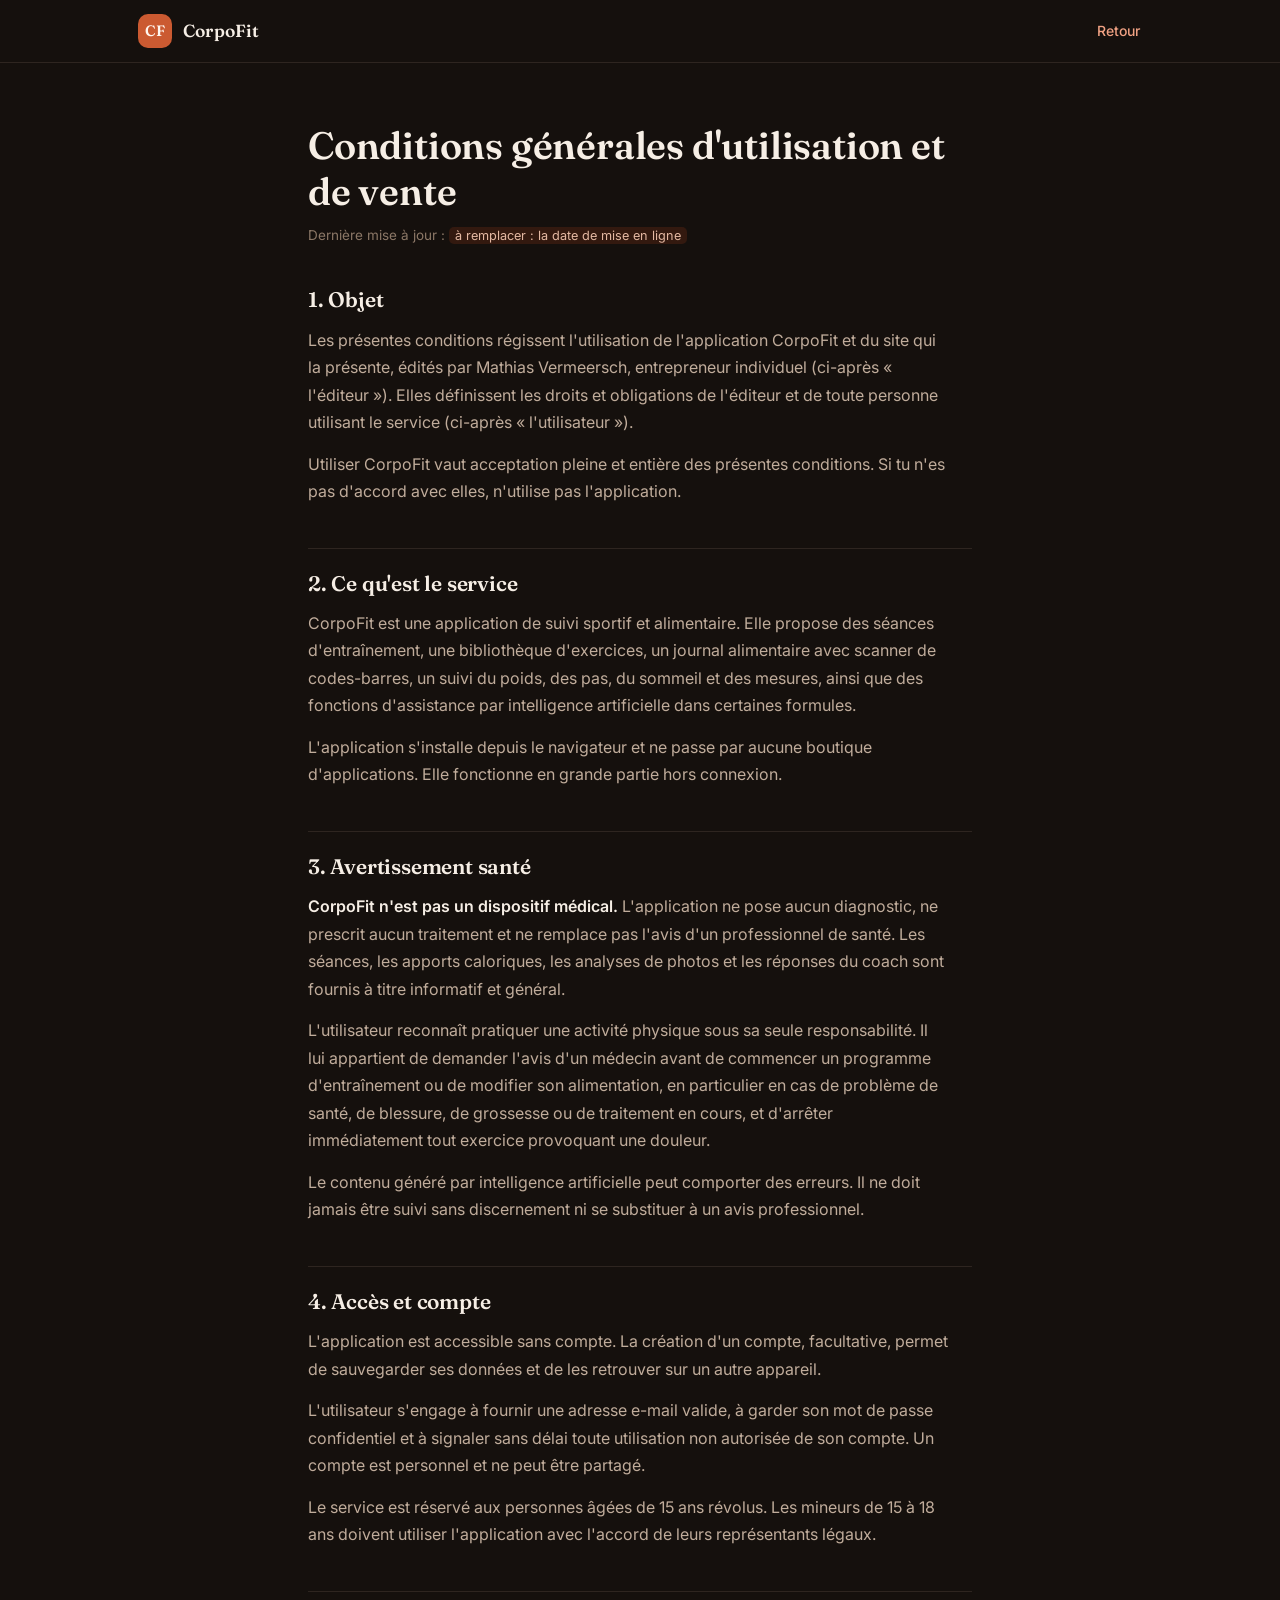
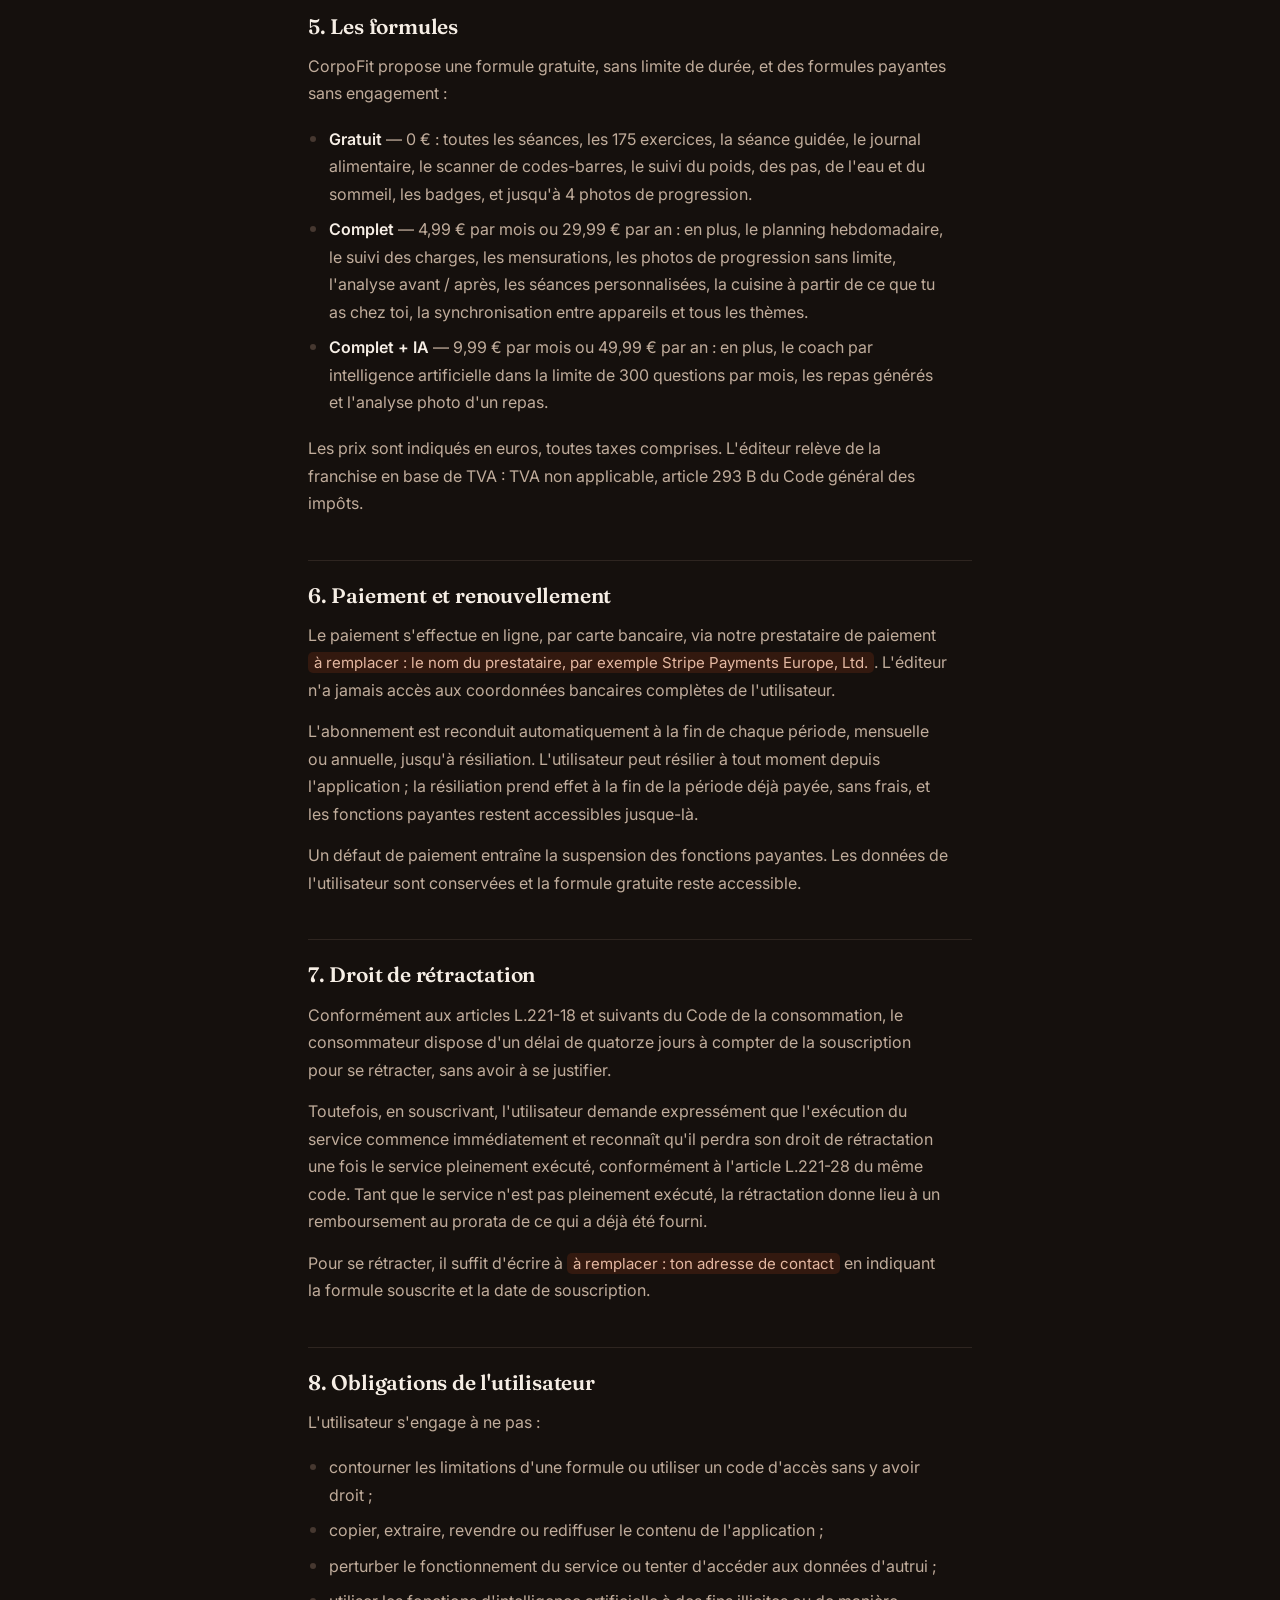
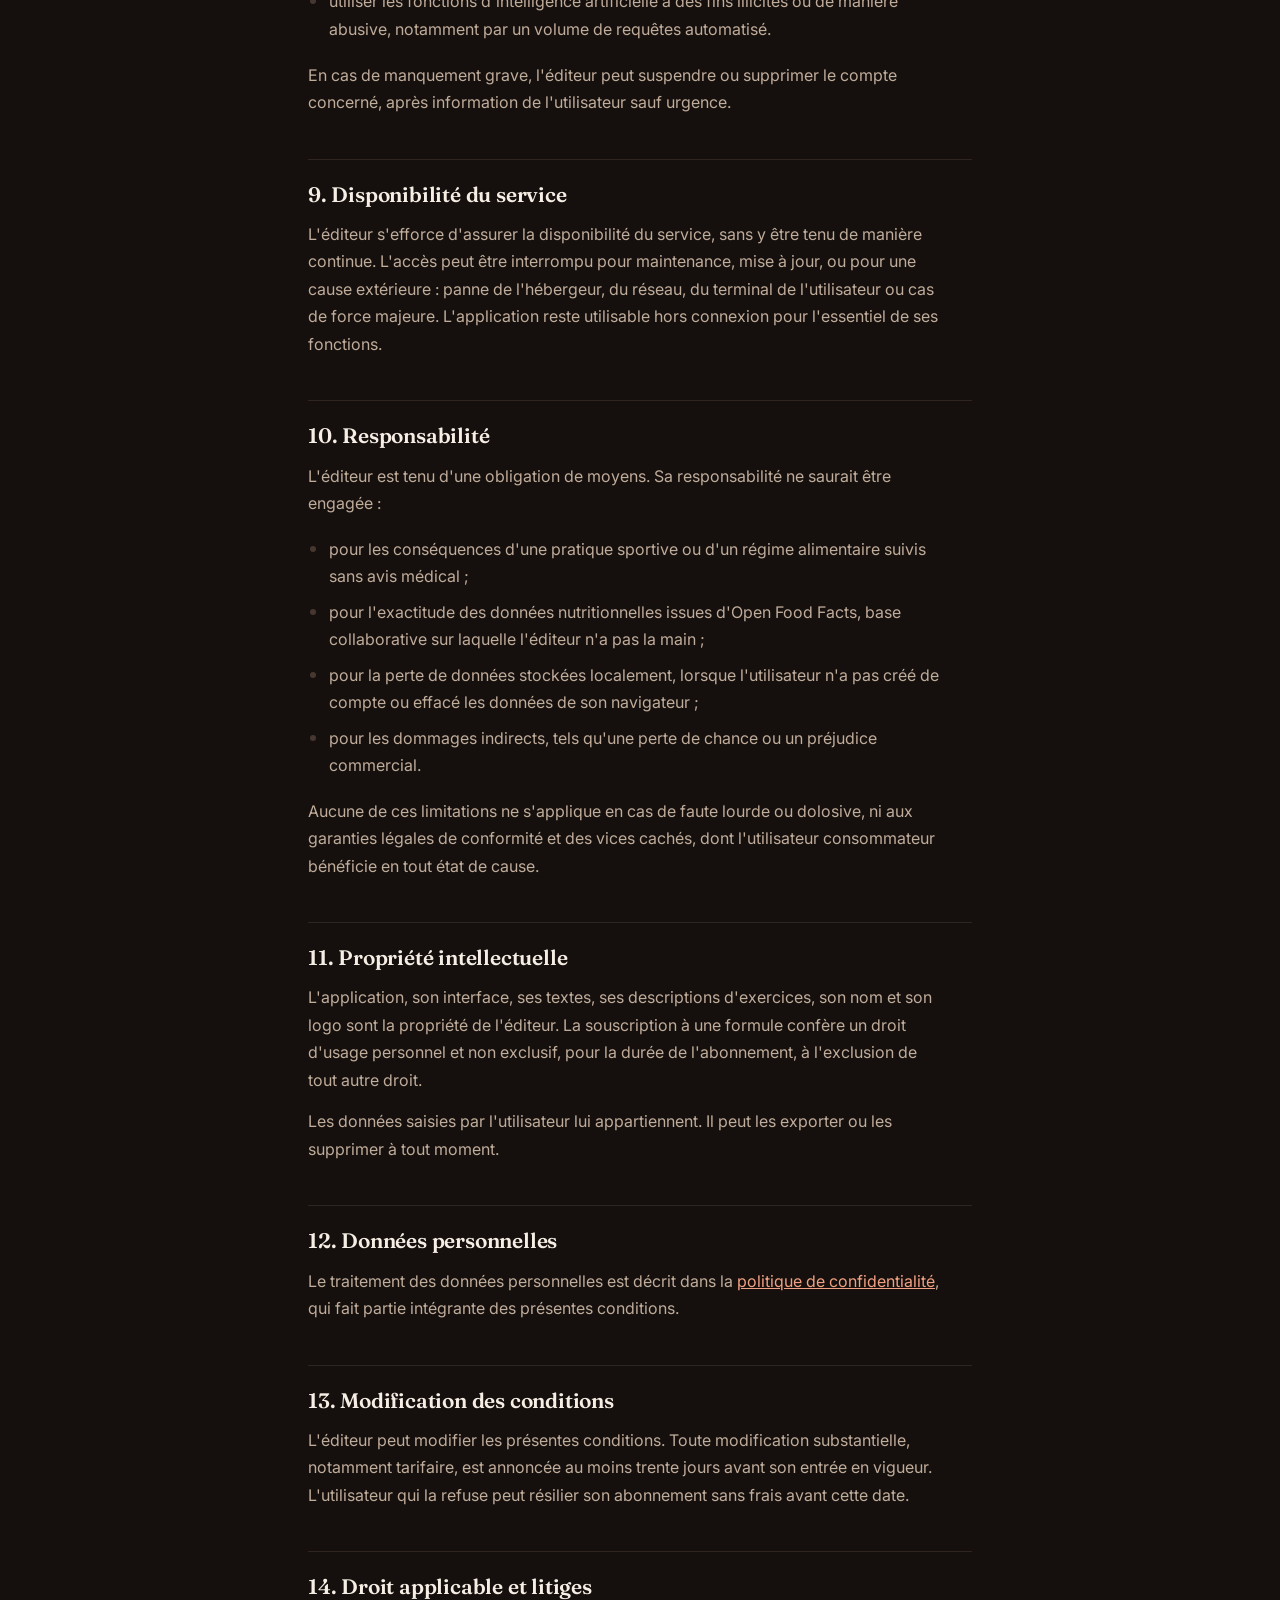
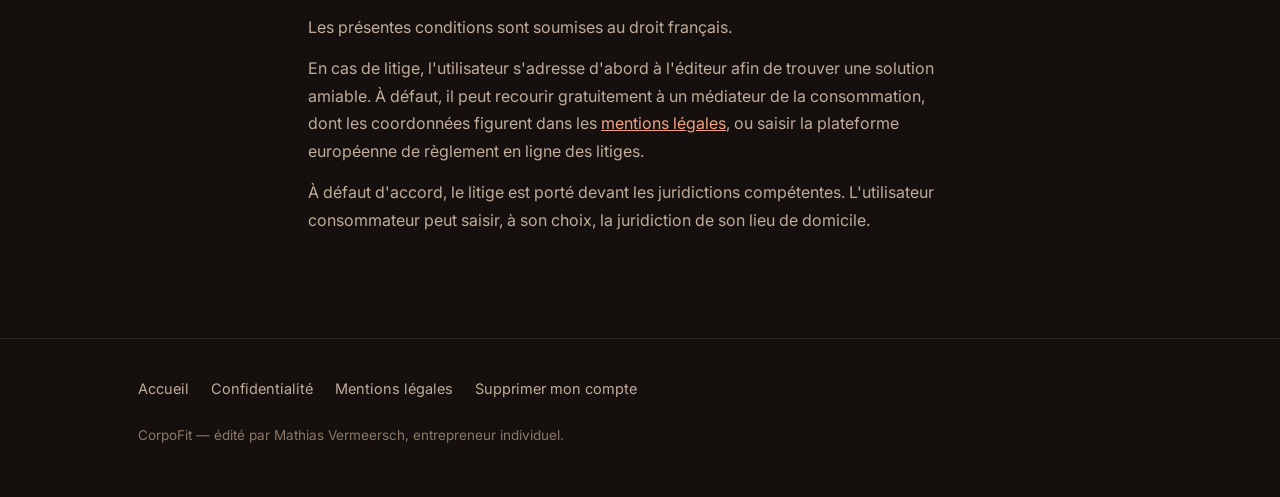
==== cgu.html @ 2101acef "Add files via upload" ====
<!DOCTYPE html>
<html lang="fr">
<head>
<meta charset="utf-8">
<meta name="viewport" content="width=device-width,initial-scale=1,viewport-fit=cover">
<title>Conditions générales — CorpoFit</title>
<meta name="description" content="Conditions générales d'utilisation et de vente de l'application CorpoFit.">
<meta name="theme-color" content="#15100D">
<link rel="preconnect" href="https://fonts.googleapis.com">
<link rel="preconnect" href="https://fonts.gstatic.com" crossorigin>
<link href="https://fonts.googleapis.com/css2?family=Fraunces:opsz,wght@9..144,600&family=Inter:wght@400;500;600&display=swap" rel="stylesheet">
<link rel="stylesheet" href="legal.css">
</head>
<body>

<header class="bar">
  <div class="wrap">
    <a class="marque" href="index.html"><span class="cf" aria-hidden="true">CF</span><b>CorpoFit</b></a>
    <a class="mini" href="index.html">Retour</a>
  </div>
</header>

<main>
  <div class="wrap">

    <h1>Conditions générales d'utilisation et de vente</h1>
    <p class="maj">Dernière mise à jour : <span class="trou">à remplacer : la date de mise en ligne</span></p>

    <h2>1. Objet</h2>
    <p>Les présentes conditions régissent l'utilisation de l'application CorpoFit et du site
      qui la présente, édités par Mathias Vermeersch, entrepreneur individuel (ci-après
      « l'éditeur »). Elles définissent les droits et obligations de l'éditeur et de toute
      personne utilisant le service (ci-après « l'utilisateur »).</p>
    <p>Utiliser CorpoFit vaut acceptation pleine et entière des présentes conditions. Si tu
      n'es pas d'accord avec elles, n'utilise pas l'application.</p>

    <h2>2. Ce qu'est le service</h2>
    <p>CorpoFit est une application de suivi sportif et alimentaire. Elle propose des séances
      d'entraînement, une bibliothèque d'exercices, un journal alimentaire avec scanner de
      codes-barres, un suivi du poids, des pas, du sommeil et des mesures, ainsi que des
      fonctions d'assistance par intelligence artificielle dans certaines formules.</p>
    <p>L'application s'installe depuis le navigateur et ne passe par aucune boutique
      d'applications. Elle fonctionne en grande partie hors connexion.</p>

    <h2>3. Avertissement santé</h2>
    <p><strong>CorpoFit n'est pas un dispositif médical.</strong> L'application ne pose aucun
      diagnostic, ne prescrit aucun traitement et ne remplace pas l'avis d'un professionnel de
      santé. Les séances, les apports caloriques, les analyses de photos et les réponses du
      coach sont fournis à titre informatif et général.</p>
    <p>L'utilisateur reconnaît pratiquer une activité physique sous sa seule responsabilité.
      Il lui appartient de demander l'avis d'un médecin avant de commencer un programme
      d'entraînement ou de modifier son alimentation, en particulier en cas de problème de
      santé, de blessure, de grossesse ou de traitement en cours, et d'arrêter immédiatement
      tout exercice provoquant une douleur.</p>
    <p>Le contenu généré par intelligence artificielle peut comporter des erreurs. Il ne doit
      jamais être suivi sans discernement ni se substituer à un avis professionnel.</p>

    <h2>4. Accès et compte</h2>
    <p>L'application est accessible sans compte. La création d'un compte, facultative, permet
      de sauvegarder ses données et de les retrouver sur un autre appareil.</p>
    <p>L'utilisateur s'engage à fournir une adresse e-mail valide, à garder son mot de passe
      confidentiel et à signaler sans délai toute utilisation non autorisée de son compte.
      Un compte est personnel et ne peut être partagé.</p>
    <p>Le service est réservé aux personnes âgées de 15 ans révolus. Les mineurs de 15 à 18 ans
      doivent utiliser l'application avec l'accord de leurs représentants légaux.</p>

    <h2>5. Les formules</h2>
    <p>CorpoFit propose une formule gratuite, sans limite de durée, et des formules payantes
      sans engagement :</p>
    <ul>
      <li><strong>Gratuit</strong> — 0 € : toutes les séances, les 175 exercices, la séance
        guidée, le journal alimentaire, le scanner de codes-barres, le suivi du poids, des
        pas, de l'eau et du sommeil, les badges, et jusqu'à 4 photos de progression.</li>
      <li><strong>Complet</strong> — 4,99 € par mois ou 29,99 € par an : en plus, le planning
        hebdomadaire, le suivi des charges, les mensurations, les photos de progression sans
        limite, l'analyse avant / après, les séances personnalisées, la cuisine à partir de
        ce que tu as chez toi, la synchronisation entre appareils et tous les thèmes.</li>
      <li><strong>Complet + IA</strong> — 9,99 € par mois ou 49,99 € par an : en plus, le coach
        par intelligence artificielle dans la limite de 300 questions par mois, les repas
        générés et l'analyse photo d'un repas.</li>
    </ul>
    <p>Les prix sont indiqués en euros, toutes taxes comprises. L'éditeur relève de la franchise
      en base de TVA : TVA non applicable, article 293 B du Code général des impôts.</p>

    <h2>6. Paiement et renouvellement</h2>
    <p>Le paiement s'effectue en ligne, par carte bancaire, via notre prestataire de paiement
      <span class="trou">à remplacer : le nom du prestataire, par exemple Stripe Payments Europe, Ltd.</span>.
      L'éditeur n'a jamais accès aux coordonnées bancaires complètes de l'utilisateur.</p>
    <p>L'abonnement est reconduit automatiquement à la fin de chaque période, mensuelle ou
      annuelle, jusqu'à résiliation. L'utilisateur peut résilier à tout moment depuis
      l'application ; la résiliation prend effet à la fin de la période déjà payée, sans frais,
      et les fonctions payantes restent accessibles jusque-là.</p>
    <p>Un défaut de paiement entraîne la suspension des fonctions payantes. Les données de
      l'utilisateur sont conservées et la formule gratuite reste accessible.</p>

    <h2>7. Droit de rétractation</h2>
    <p>Conformément aux articles L.221-18 et suivants du Code de la consommation, le
      consommateur dispose d'un délai de quatorze jours à compter de la souscription pour
      se rétracter, sans avoir à se justifier.</p>
    <p>Toutefois, en souscrivant, l'utilisateur demande expressément que l'exécution du service
      commence immédiatement et reconnaît qu'il perdra son droit de rétractation une fois le
      service pleinement exécuté, conformément à l'article L.221-28 du même code. Tant que le
      service n'est pas pleinement exécuté, la rétractation donne lieu à un remboursement au
      prorata de ce qui a déjà été fourni.</p>
    <p>Pour se rétracter, il suffit d'écrire à
      <span class="trou">à remplacer : ton adresse de contact</span> en indiquant la formule
      souscrite et la date de souscription.</p>

    <h2>8. Obligations de l'utilisateur</h2>
    <p>L'utilisateur s'engage à ne pas :</p>
    <ul>
      <li>contourner les limitations d'une formule ou utiliser un code d'accès sans y avoir droit ;</li>
      <li>copier, extraire, revendre ou rediffuser le contenu de l'application ;</li>
      <li>perturber le fonctionnement du service ou tenter d'accéder aux données d'autrui ;</li>
      <li>utiliser les fonctions d'intelligence artificielle à des fins illicites ou de manière
        abusive, notamment par un volume de requêtes automatisé.</li>
    </ul>
    <p>En cas de manquement grave, l'éditeur peut suspendre ou supprimer le compte concerné,
      après information de l'utilisateur sauf urgence.</p>

    <h2>9. Disponibilité du service</h2>
    <p>L'éditeur s'efforce d'assurer la disponibilité du service, sans y être tenu de manière
      continue. L'accès peut être interrompu pour maintenance, mise à jour, ou pour une cause
      extérieure : panne de l'hébergeur, du réseau, du terminal de l'utilisateur ou cas de force
      majeure. L'application reste utilisable hors connexion pour l'essentiel de ses fonctions.</p>

    <h2>10. Responsabilité</h2>
    <p>L'éditeur est tenu d'une obligation de moyens. Sa responsabilité ne saurait être engagée :</p>
    <ul>
      <li>pour les conséquences d'une pratique sportive ou d'un régime alimentaire suivis sans
        avis médical ;</li>
      <li>pour l'exactitude des données nutritionnelles issues d'Open Food Facts, base
        collaborative sur laquelle l'éditeur n'a pas la main ;</li>
      <li>pour la perte de données stockées localement, lorsque l'utilisateur n'a pas créé de
        compte ou effacé les données de son navigateur ;</li>
      <li>pour les dommages indirects, tels qu'une perte de chance ou un préjudice commercial.</li>
    </ul>
    <p>Aucune de ces limitations ne s'applique en cas de faute lourde ou dolosive, ni aux
      garanties légales de conformité et des vices cachés, dont l'utilisateur consommateur
      bénéficie en tout état de cause.</p>

    <h2>11. Propriété intellectuelle</h2>
    <p>L'application, son interface, ses textes, ses descriptions d'exercices, son nom et son
      logo sont la propriété de l'éditeur. La souscription à une formule confère un droit
      d'usage personnel et non exclusif, pour la durée de l'abonnement, à l'exclusion de tout
      autre droit.</p>
    <p>Les données saisies par l'utilisateur lui appartiennent. Il peut les exporter ou les
      supprimer à tout moment.</p>

    <h2>12. Données personnelles</h2>
    <p>Le traitement des données personnelles est décrit dans la
      <a href="confidentialite.html">politique de confidentialité</a>, qui fait partie
      intégrante des présentes conditions.</p>

    <h2>13. Modification des conditions</h2>
    <p>L'éditeur peut modifier les présentes conditions. Toute modification substantielle,
      notamment tarifaire, est annoncée au moins trente jours avant son entrée en vigueur.
      L'utilisateur qui la refuse peut résilier son abonnement sans frais avant cette date.</p>

    <h2>14. Droit applicable et litiges</h2>
    <p>Les présentes conditions sont soumises au droit français.</p>
    <p>En cas de litige, l'utilisateur s'adresse d'abord à l'éditeur afin de trouver une solution
      amiable. À défaut, il peut recourir gratuitement à un médiateur de la consommation, dont
      les coordonnées figurent dans les <a href="mentions.html">mentions légales</a>, ou saisir
      la plateforme européenne de règlement en ligne des litiges.</p>
    <p>À défaut d'accord, le litige est porté devant les juridictions compétentes. L'utilisateur
      consommateur peut saisir, à son choix, la juridiction de son lieu de domicile.</p>

  </div>
</main>

<footer>
  <div class="wrap">
    <nav aria-label="Pages légales">
      <a href="index.html">Accueil</a>
      <a href="confidentialite.html">Confidentialité</a>
      <a href="mentions.html">Mentions légales</a>
      <a href="suppression.html">Supprimer mon compte</a>
    </nav>
    <p>CorpoFit — édité par Mathias Vermeersch, entrepreneur individuel.</p>
  </div>
</footer>

</body>
</html>
---- legal.css ----
/* La feuille de style commune aux pages légales. */

:root{
  --bg:#15100D; --surface:#1E1815; --surface-2:#271F1A;
  --border:#2E2520; --border-2:#463830;
  --accent:#CB5A31; --accent-ink:#F0A183; --accent-soft:#33190F;
  --text:#F6EEE5; --text-2:#C0AC9B; --text-3:#8C7867;
  --btn-txt:#FFF6EF;
  --gut:16px;
}
*{box-sizing:border-box;}
html{-webkit-text-size-adjust:100%;}
body{
  margin:0; background:var(--bg); color:var(--text-2);
  font-family:'Inter',-apple-system,BlinkMacSystemFont,'Segoe UI',Roboto,sans-serif;
  font-size:16px; line-height:1.72; -webkit-font-smoothing:antialiased;
  overflow-x:hidden;
}
h1,h2,h3{font-family:'Fraunces',Georgia,serif; font-weight:600; line-height:1.2; color:var(--text); margin:0; letter-spacing:-.2px;}
p,ul,ol{margin:0;}
a{color:var(--accent-ink);}
a:hover{color:var(--text);}
:focus-visible{outline:2px solid var(--accent-ink); outline-offset:3px; border-radius:4px;}

.wrap{max-width:720px; margin:0 auto; padding:0 var(--gut);}

/* en-tête */
.bar{border-bottom:1px solid var(--border);}
.bar .wrap{display:flex; align-items:center; justify-content:space-between; height:62px; max-width:1060px;}
.marque{display:flex; align-items:center; gap:11px; text-decoration:none; color:var(--text);}
.cf{width:34px; height:34px; border-radius:10px; background:var(--accent); display:flex; align-items:center; justify-content:center;
    font-family:'Fraunces',Georgia,serif; font-weight:600; font-size:15px; color:#FFF6EF; flex:0 0 auto;}
.marque b{font-family:'Fraunces',Georgia,serif; font-weight:600; font-size:17.5px; letter-spacing:.2px;}
.bar .mini{font-size:14px; font-weight:500; color:var(--accent-ink); text-decoration:none; padding:9px 2px;}

/* corps */
main{padding:46px 0 72px;}
h1{font-size:clamp(27px,6.6vw,38px); margin-bottom:10px;}
.maj{color:var(--text-3); font-size:13.5px; margin-bottom:40px;}
h2{font-size:21px; margin:42px 0 14px; padding-top:22px; border-top:1px solid var(--border);}
h2:first-of-type{border-top:0; padding-top:0; margin-top:34px;}
h3{font-size:16.5px; margin:24px 0 8px;}
main p{margin-bottom:14px; max-width:40em;}
main ul{padding-left:0; list-style:none; margin-bottom:14px; max-width:40em;}
main li{position:relative; padding:4px 0 4px 21px;}
main li::before{content:''; position:absolute; left:2px; top:14px; width:6px; height:6px; border-radius:50%; background:var(--border-2);}
strong{color:var(--text); font-weight:600;}
.enc{background:var(--surface); border:1px solid var(--border); border-radius:14px; padding:19px 20px; margin:22px 0;}
.enc p:last-child{margin-bottom:0;}
.cle{color:var(--text-3);}
.btn{display:inline-block; background:var(--accent); color:var(--btn-txt); text-decoration:none;
     font-size:16px; font-weight:600; padding:15px 26px; border-radius:12px; min-height:44px; margin-top:6px;}
.btn:hover{background:#D9663B; color:var(--btn-txt);}
.trou{color:#E4B8A2; background:var(--accent-soft); border-radius:5px; padding:1px 6px; font-size:.94em;}

/* pied */
footer{border-top:1px solid var(--border); padding:32px 0 50px; color:var(--text-3); font-size:13.5px;}
footer .wrap{max-width:1060px;}
footer nav{display:flex; flex-wrap:wrap; gap:6px 22px; margin-bottom:16px;}
footer nav a{color:var(--text-2); text-decoration:none; font-size:14.5px; padding:6px 0; display:inline-block;}
footer nav a:hover{color:var(--text); text-decoration:underline;}

@media (min-width:760px){
  :root{--gut:28px;}
  main{padding:60px 0 90px;}
}
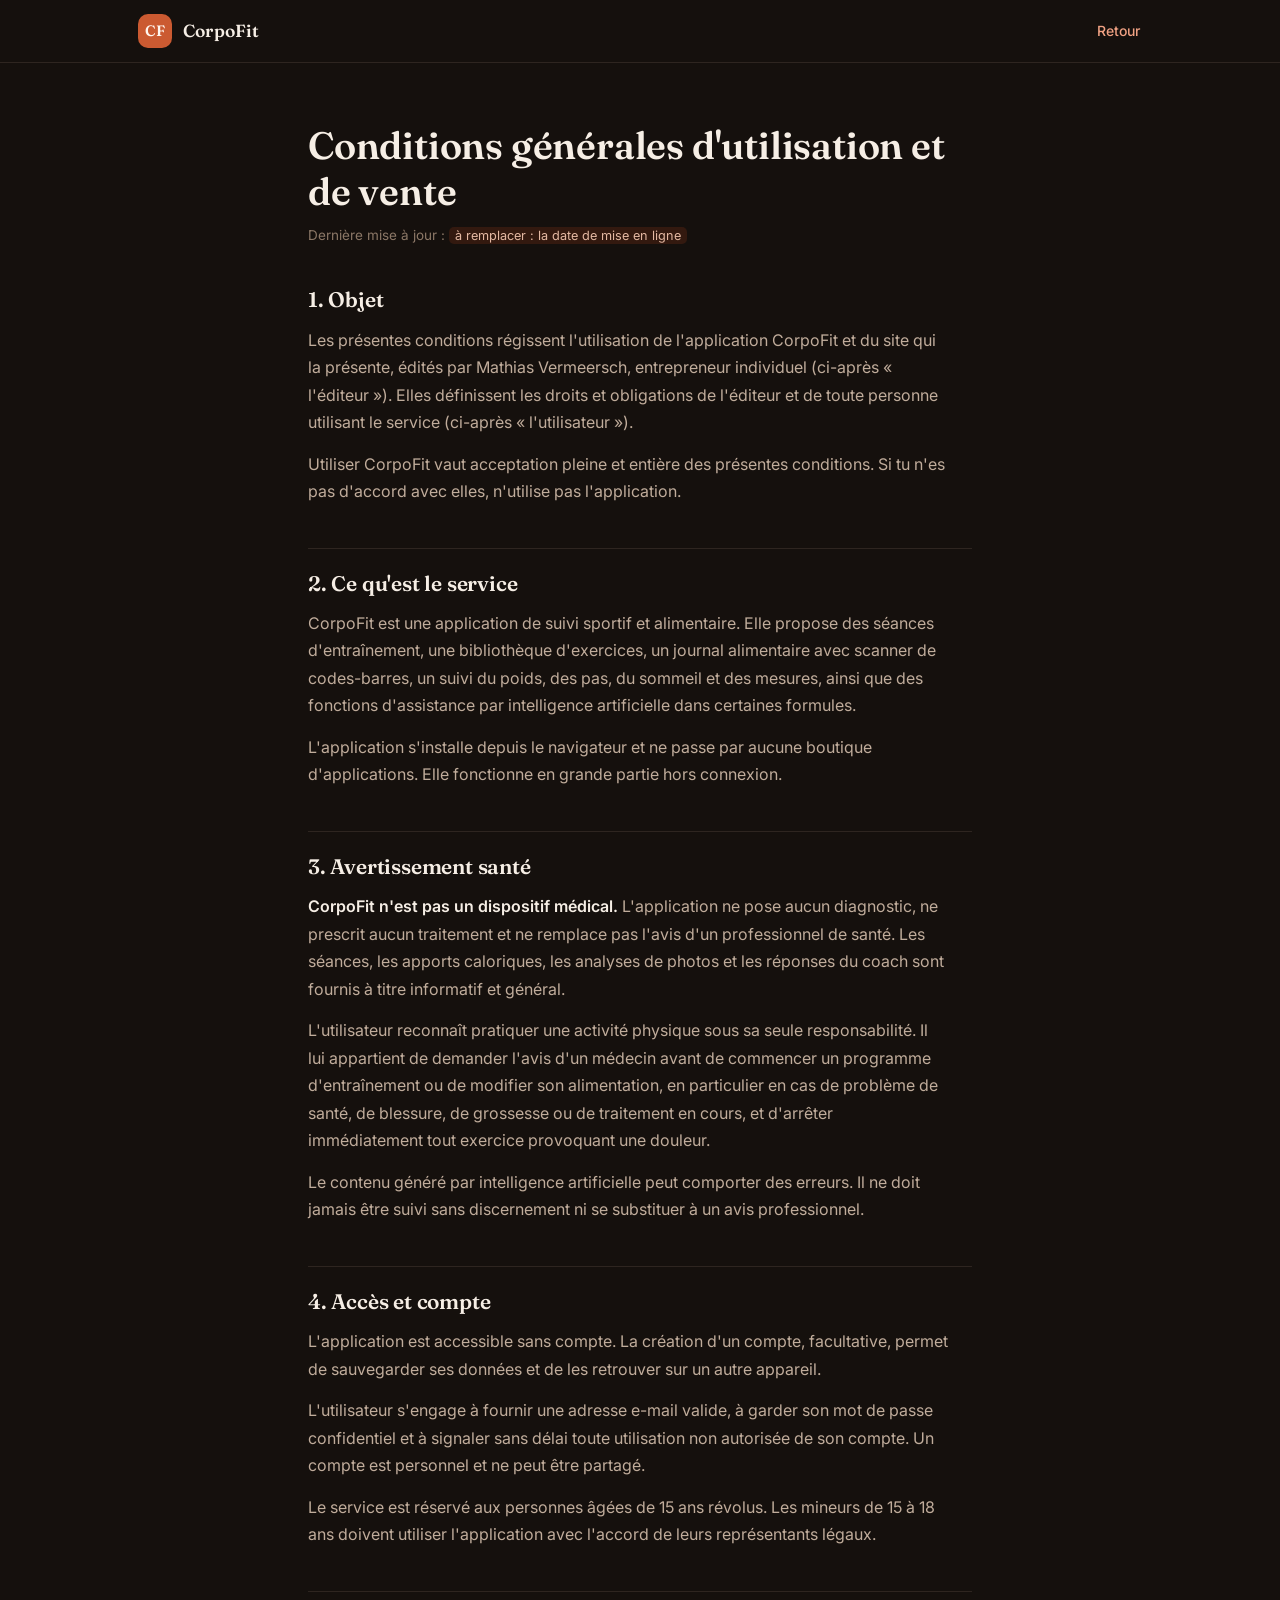
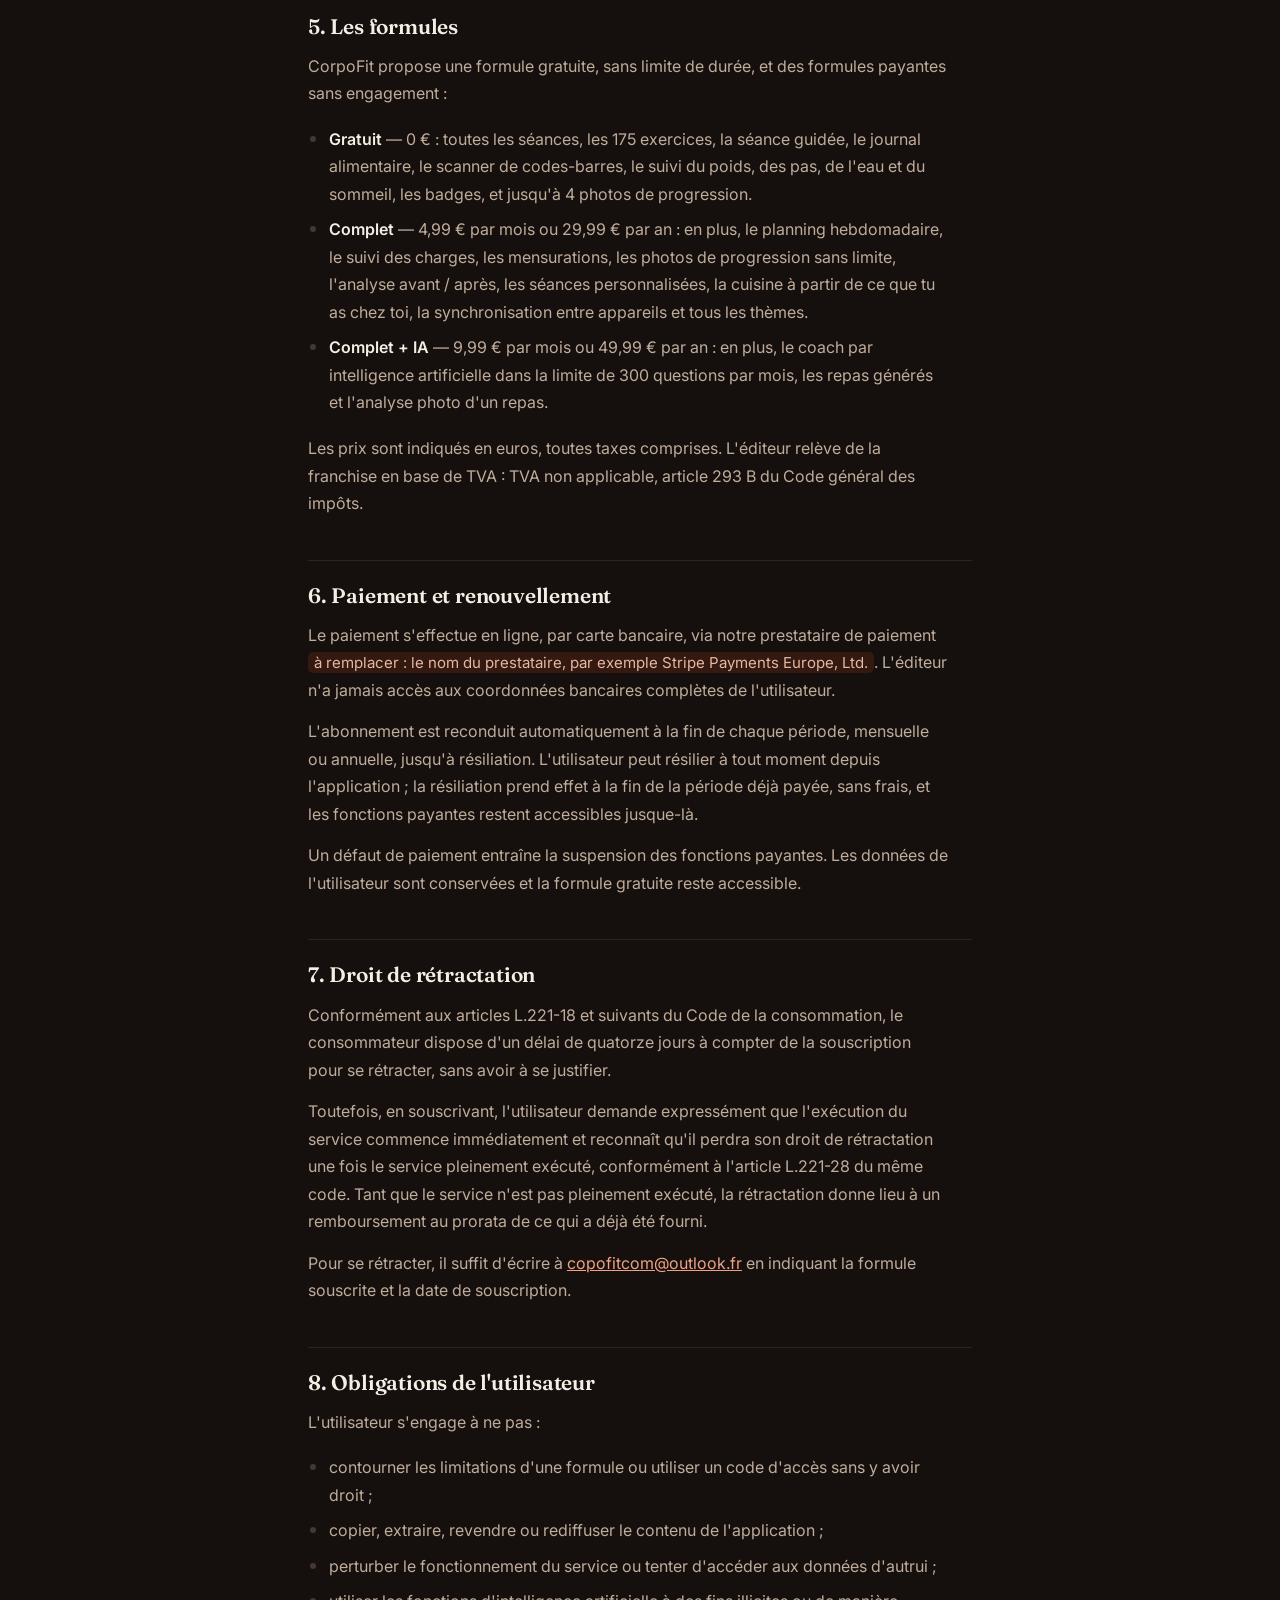
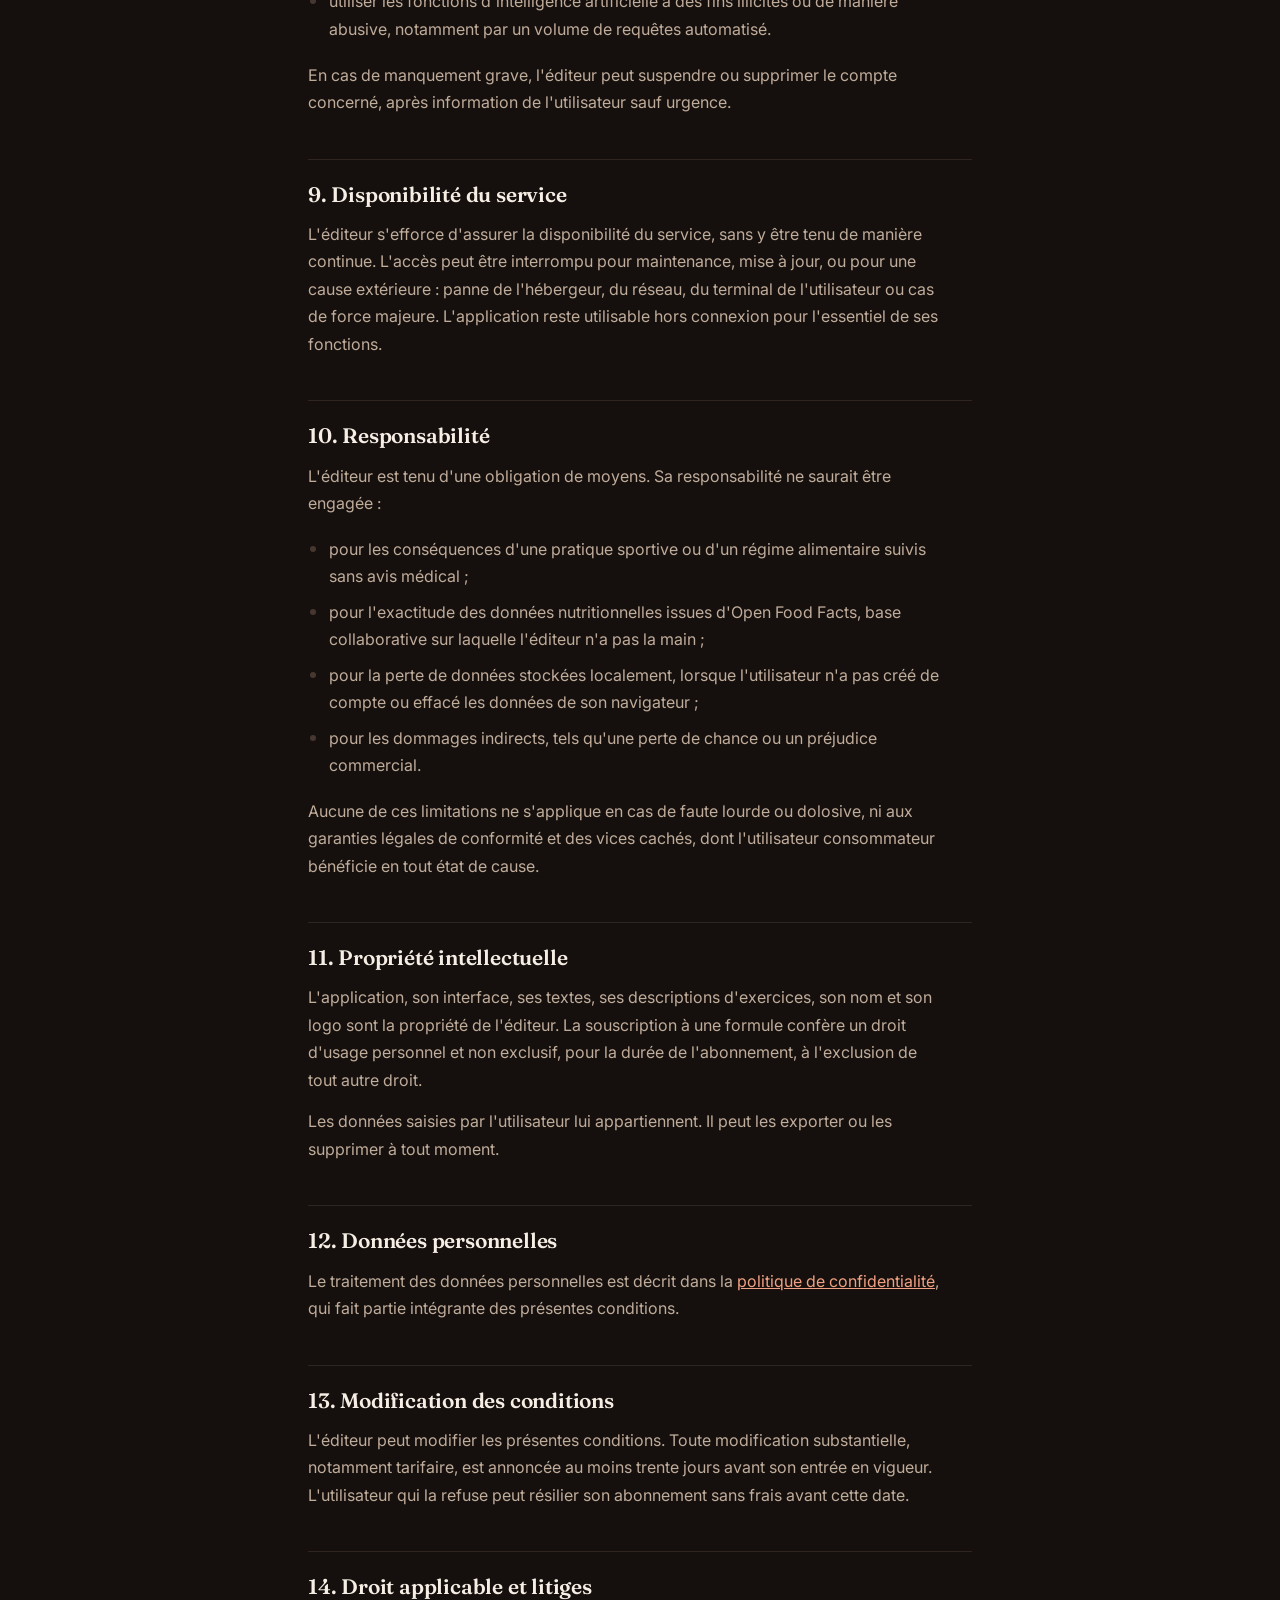
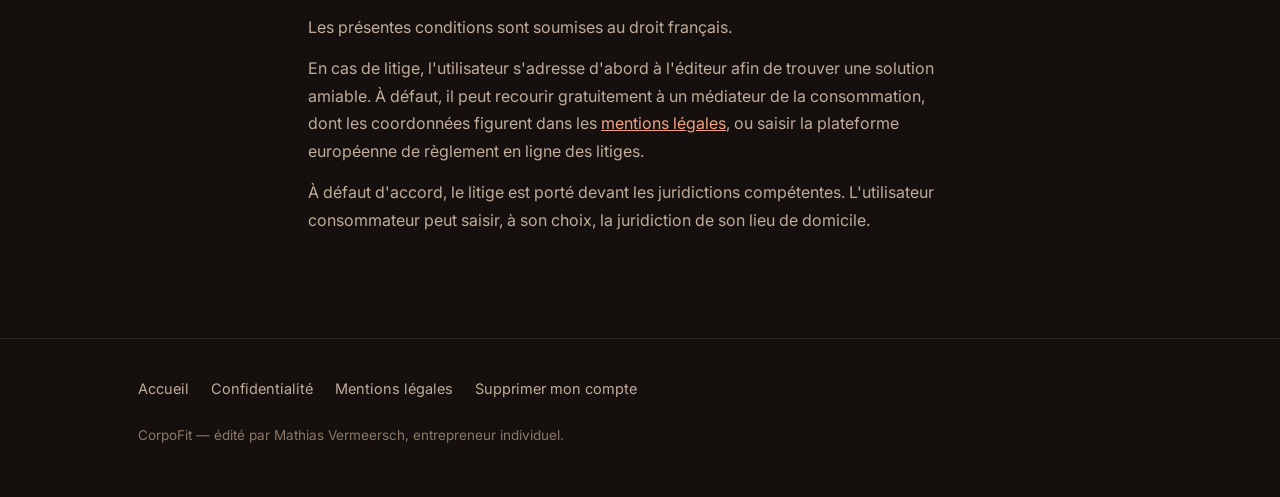
==== commit c056d2ea: "Add files via upload" ====
--- a/cgu.html
+++ b/cgu.html
@@ -103,7 +103,7 @@
       service n'est pas pleinement exécuté, la rétractation donne lieu à un remboursement au
       prorata de ce qui a déjà été fourni.</p>
     <p>Pour se rétracter, il suffit d'écrire à
-      <span class="trou">à remplacer : ton adresse de contact</span> en indiquant la formule
+      <a href="mailto:copofitcom@outlook.fr">copofitcom@outlook.fr</a> en indiquant la formule
       souscrite et la date de souscription.</p>
 
     <h2>8. Obligations de l'utilisateur</h2>
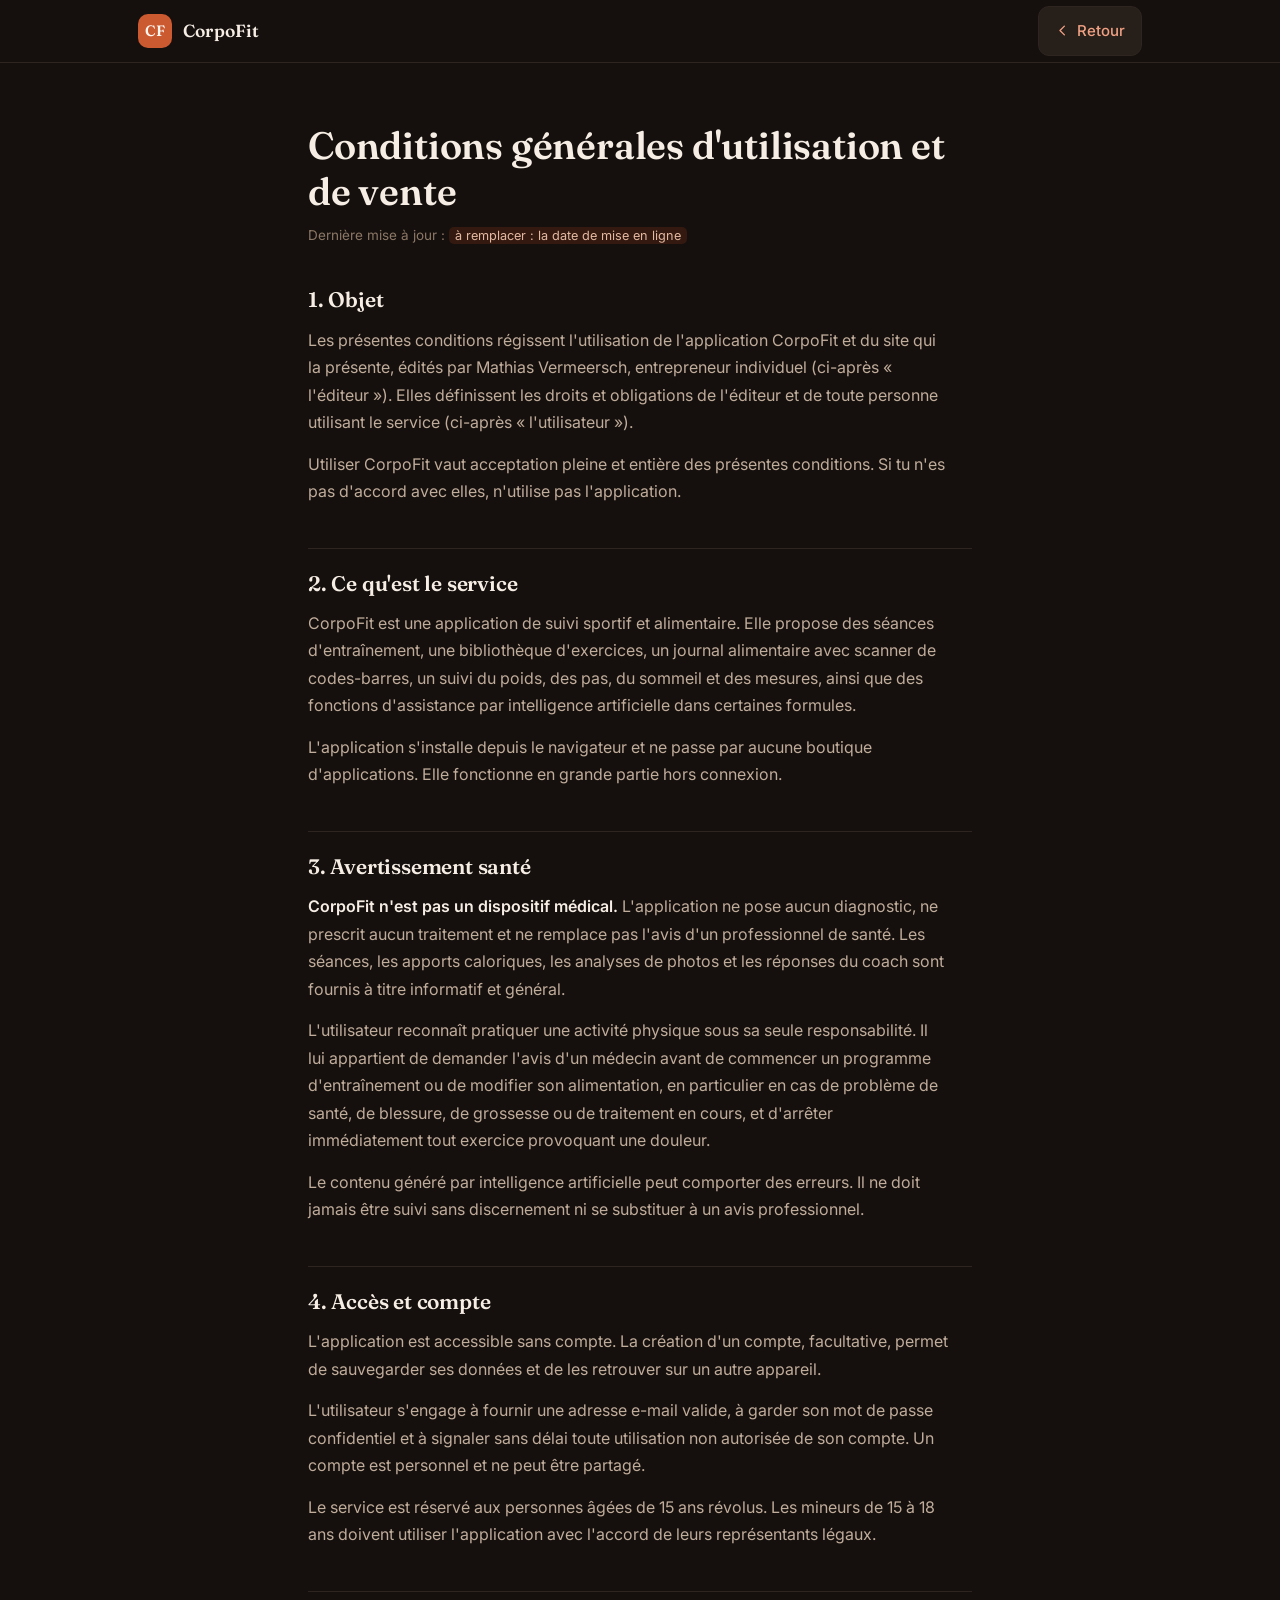
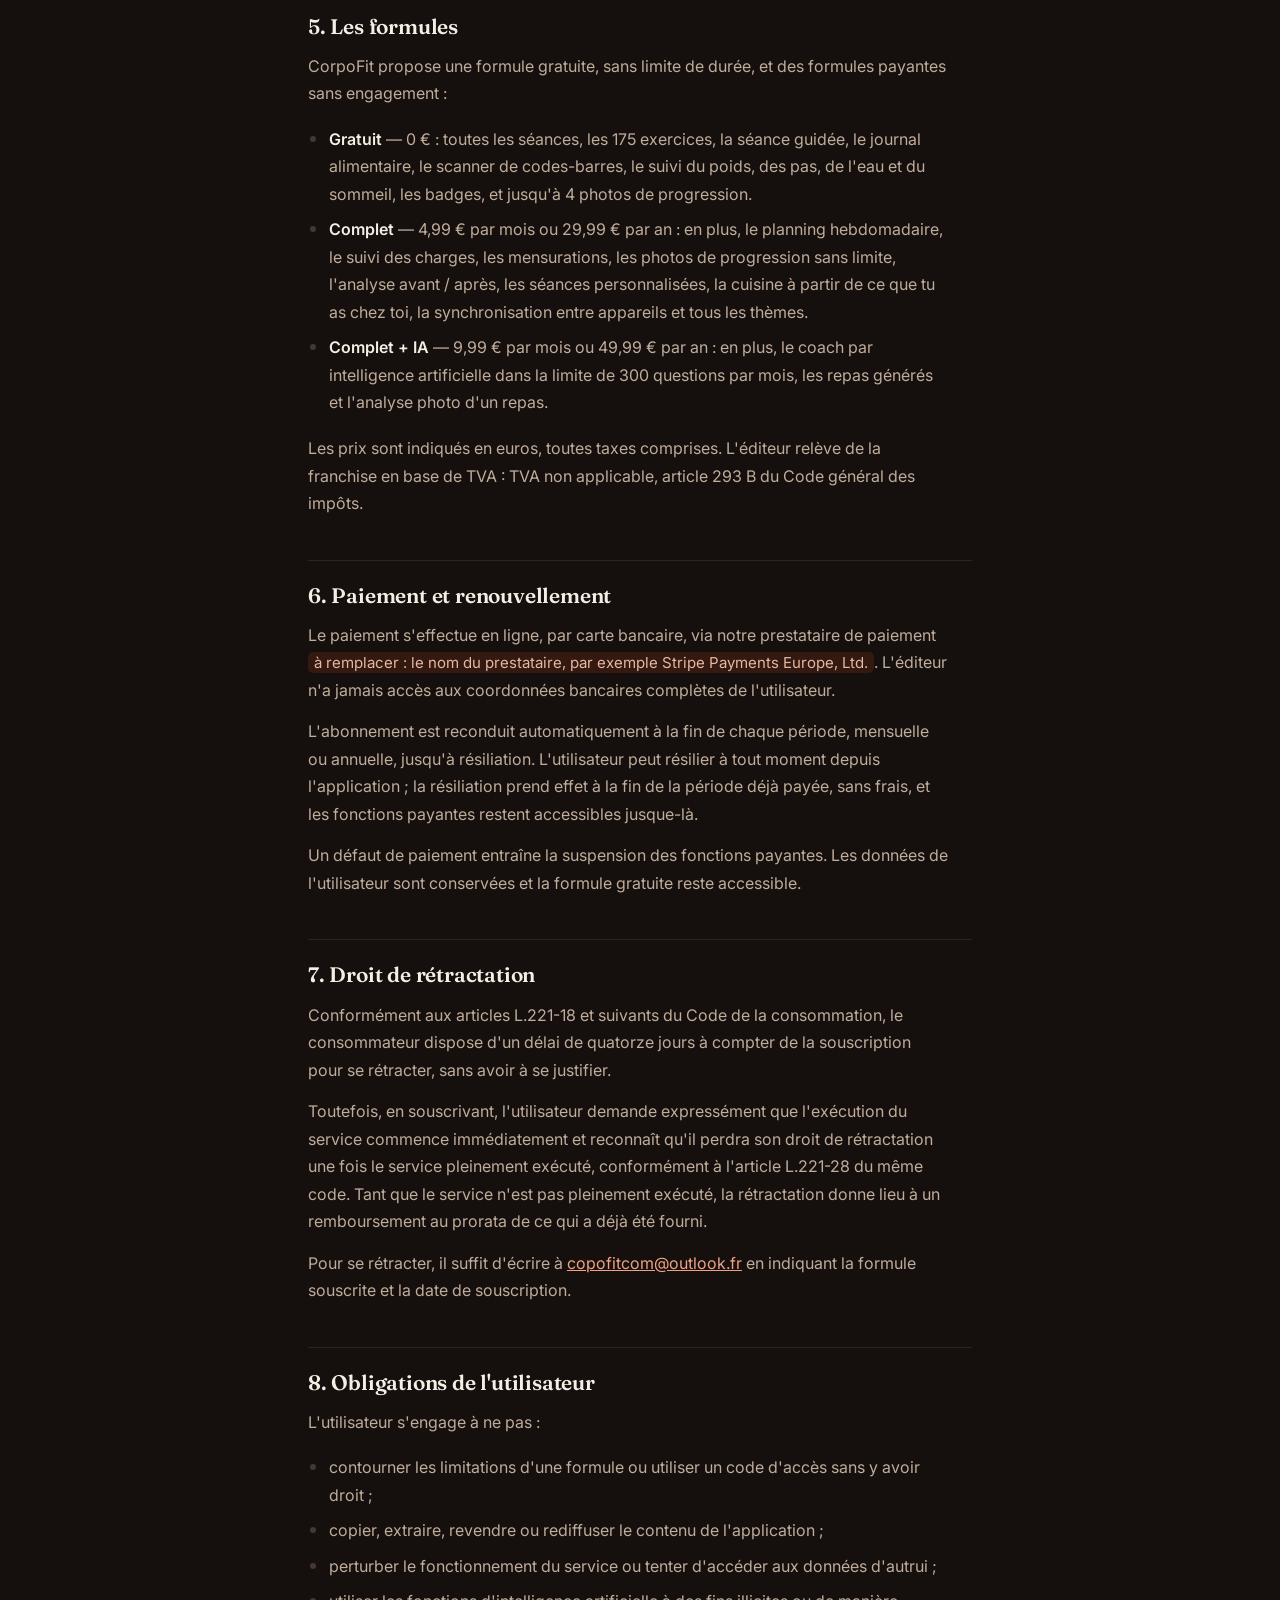
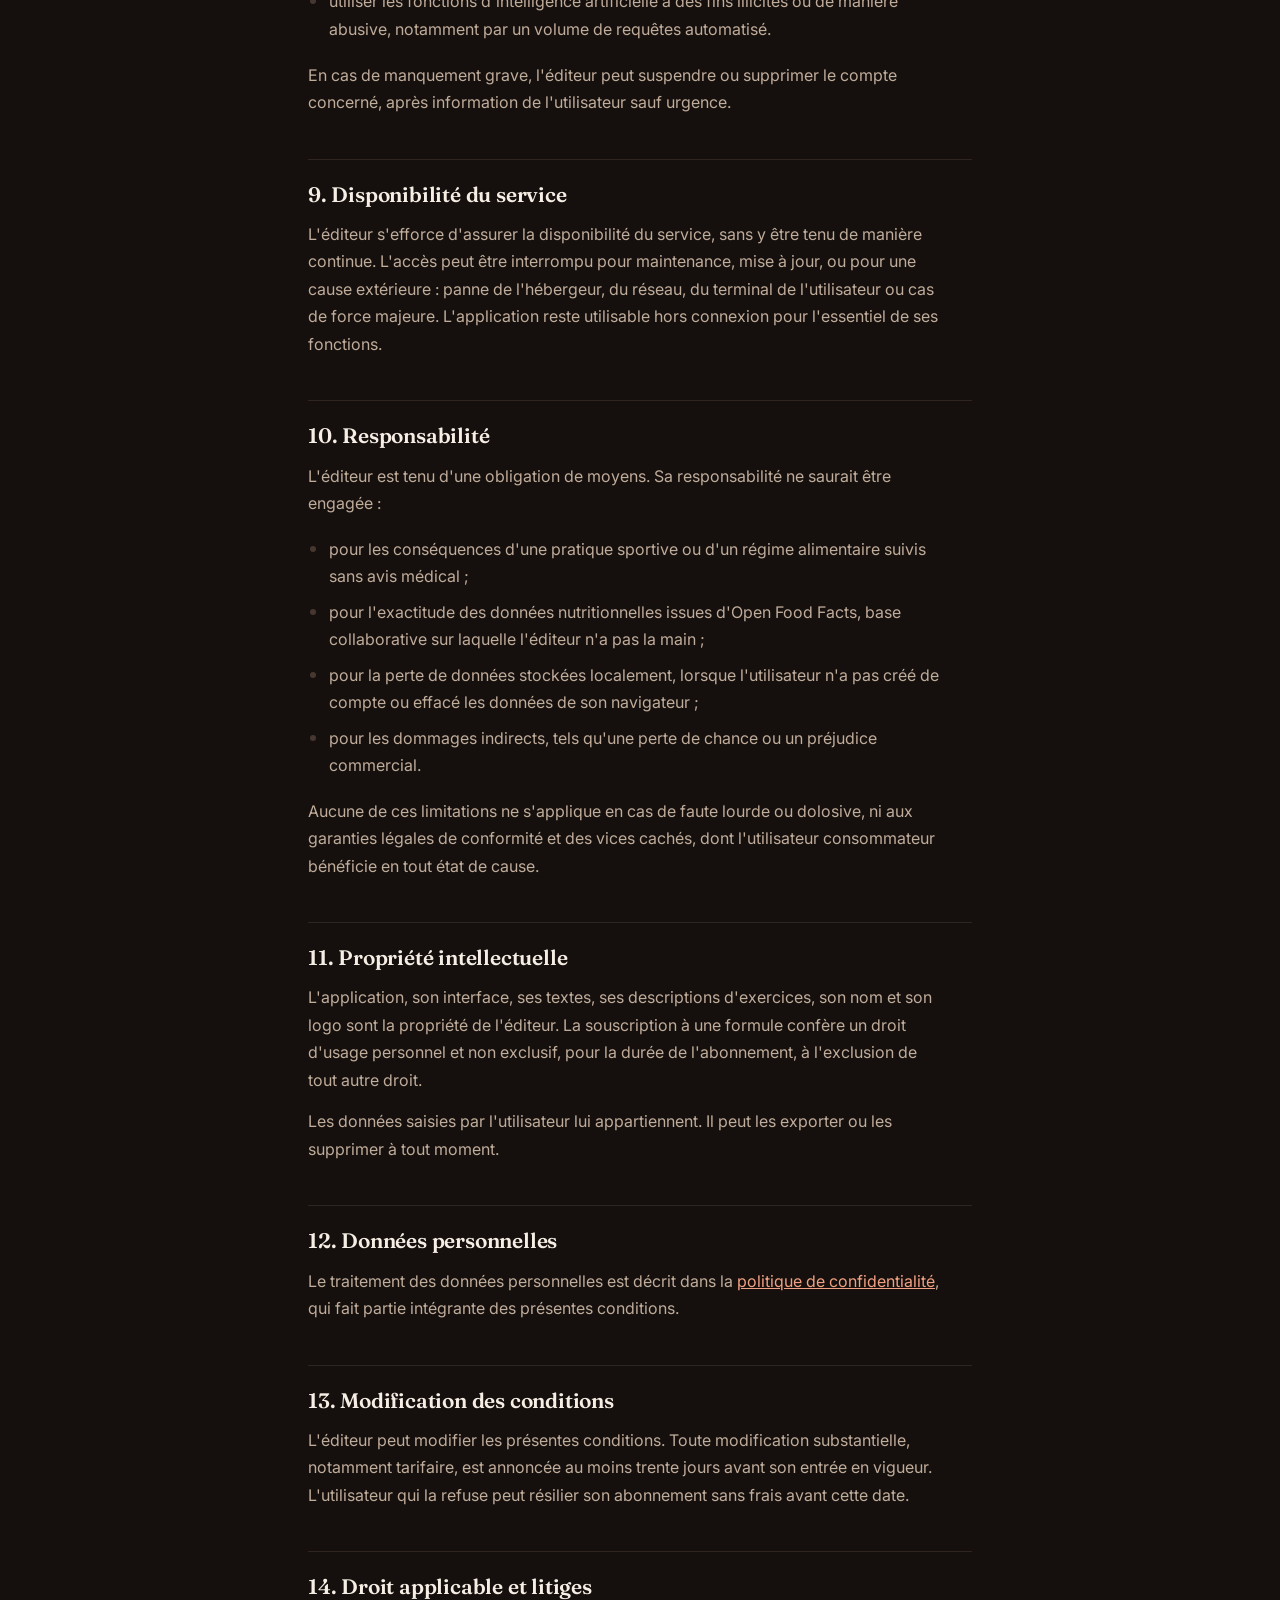
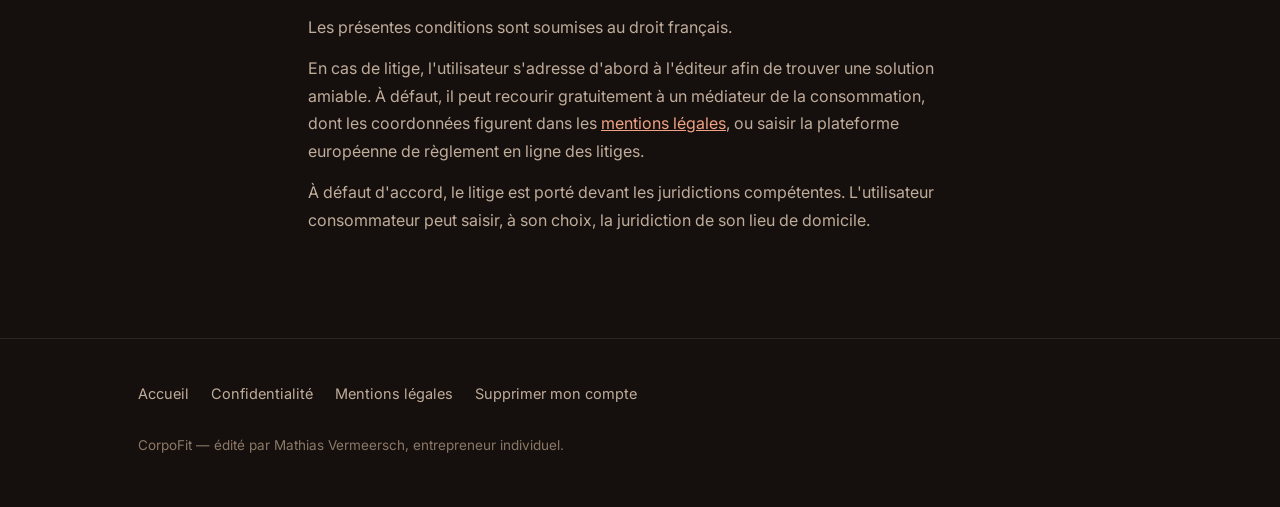
==== commit 03ef05d9: "Add files via upload" ====
--- a/cgu.html
+++ b/cgu.html
@@ -16,7 +16,7 @@
 <header class="bar">
   <div class="wrap">
     <a class="marque" href="index.html"><span class="cf" aria-hidden="true">CF</span><b>CorpoFit</b></a>
-    <a class="mini" href="index.html">Retour</a>
+    <a class="mini" href="index.html"><svg width="15" height="15" viewBox="0 0 24 24" fill="none" stroke="currentColor" stroke-width="2.2" stroke-linecap="round" stroke-linejoin="round" aria-hidden="true"><path d="M15 5l-7 7 7 7"/></svg>Retour</a>
   </div>
 </header>
 
--- a/legal.css
+++ b/legal.css
@@ -27,11 +27,15 @@
 /* en-tête */
 .bar{border-bottom:1px solid var(--border);}
 .bar .wrap{display:flex; align-items:center; justify-content:space-between; height:62px; max-width:1060px;}
-.marque{display:flex; align-items:center; gap:11px; text-decoration:none; color:var(--text);}
+.marque{display:flex; align-items:center; gap:11px; text-decoration:none; color:var(--text); min-height:44px;}
 .cf{width:34px; height:34px; border-radius:10px; background:var(--accent); display:flex; align-items:center; justify-content:center;
     font-family:'Fraunces',Georgia,serif; font-weight:600; font-size:15px; color:#FFF6EF; flex:0 0 auto;}
 .marque b{font-family:'Fraunces',Georgia,serif; font-weight:600; font-size:17.5px; letter-spacing:.2px;}
-.bar .mini{font-size:14px; font-weight:500; color:var(--accent-ink); text-decoration:none; padding:9px 2px;}
+.bar .mini{display:flex; align-items:center; gap:7px; font-size:15px; font-weight:500;
+  color:var(--accent-ink); text-decoration:none; padding:11px 16px; min-height:44px;
+  background:var(--surface-2); border:1px solid var(--border); border-radius:11px;}
+.bar .mini:hover{background:var(--surface); color:var(--text);}
+.bar .mini svg{flex:0 0 auto;}
 
 /* corps */
 main{padding:46px 0 72px;}
@@ -57,7 +61,7 @@
 footer{border-top:1px solid var(--border); padding:32px 0 50px; color:var(--text-3); font-size:13.5px;}
 footer .wrap{max-width:1060px;}
 footer nav{display:flex; flex-wrap:wrap; gap:6px 22px; margin-bottom:16px;}
-footer nav a{color:var(--text-2); text-decoration:none; font-size:14.5px; padding:6px 0; display:inline-block;}
+footer nav a{color:var(--text-2); text-decoration:none; font-size:14.5px; padding:11px 0; display:inline-flex; align-items:center; min-height:44px;}
 footer nav a:hover{color:var(--text); text-decoration:underline;}
 
 @media (min-width:760px){
